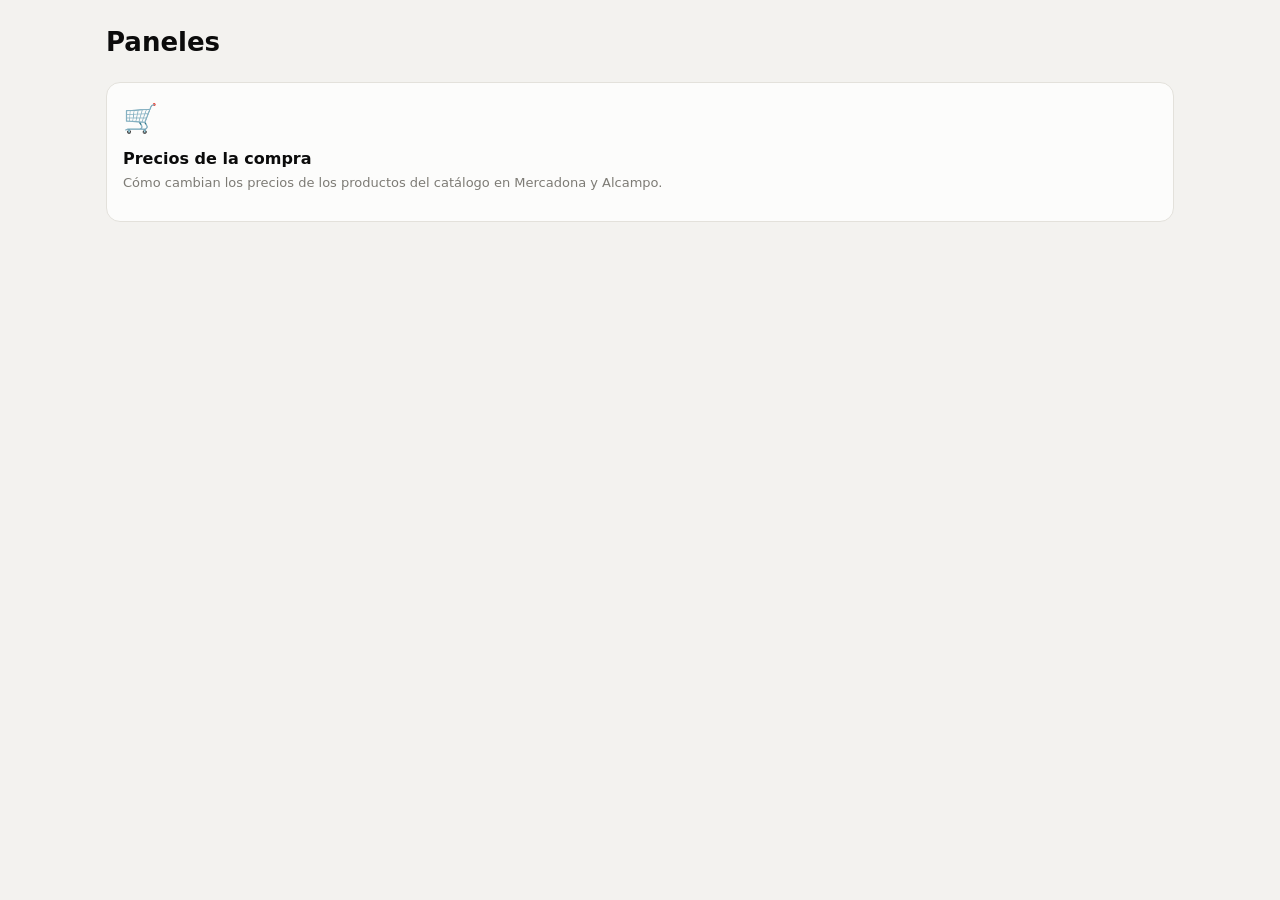
==== index.html @ 9e0c2835 "Portada de paneles y panel de precios de la compra" ====
<!doctype html>
<html lang="es">
<head>
  <meta charset="utf-8">
  <meta name="viewport" content="width=device-width, initial-scale=1">
  <meta name="robots" content="noindex, nofollow">
  <title>Paneles</title>
  <link rel="stylesheet" href="estilos.css">
</head>
<body>
  <div class="pagina">
    <header class="cabecera">
      <h1>Paneles</h1>
    </header>

    <!-- Un panel nuevo es una carpeta con su index.html y sus datos, y una tarjeta aquí. -->
    <main class="rejilla paneles">
      <a class="tarjeta panel" href="lista-compra/">
        <div class="icono" aria-hidden="true">🛒</div>
        <h2>Precios de la compra</h2>
        <p class="sub">Cómo cambian los precios de los productos del catálogo en Mercadona y Alcampo.</p>
      </a>
    </main>
  </div>
</body>
</html>
---- estilos.css ----
/* Estilos comunes de todos los paneles. Los colores van por papel (superficie, texto,
   serie, estado) y cambian en un solo sitio entre claro y oscuro. */

:root {
  color-scheme: light;
  --fondo: #f3f2ef;
  --superficie: #fcfcfb;
  --borde: #e3e1db;
  --texto: #0b0b0b;
  --texto-2: #52514e;
  --texto-3: #7d7b75;
  --rejilla: #e9e7e1;
  --serie-1: #2a78d6;
  --sube: #d03b3b;
  --baja: #0ca30c;
  --radio: 14px;
}

@media (prefers-color-scheme: dark) {
  :root {
    color-scheme: dark;
    --fondo: #111110;
    --superficie: #1a1a19;
    --borde: #2e2e2b;
    --texto: #f0efec;
    --texto-2: #c3c2b7;
    --texto-3: #8f8e85;
    --rejilla: #2a2a27;
    --serie-1: #3987e5;
    --sube: #e66767;
    --baja: #0ca30c;
  }
}

* { box-sizing: border-box; }

body {
  margin: 0;
  background: var(--fondo);
  color: var(--texto);
  font: 15px/1.45 system-ui, -apple-system, "Segoe UI", Roboto, sans-serif;
}

a { color: inherit; }

.pagina {
  max-width: 1100px;
  margin: 0 auto;
  padding: 24px 16px 64px;
}

.cabecera {
  display: flex;
  flex-wrap: wrap;
  align-items: baseline;
  gap: 4px 16px;
  margin-bottom: 20px;
}

.cabecera h1 { margin: 0; font-size: 26px; }
.cabecera .miga { color: var(--texto-3); text-decoration: none; }
.cabecera .miga:hover { text-decoration: underline; }
.cabecera .nota { color: var(--texto-3); margin-left: auto; font-size: 13px; }

.tarjeta {
  background: var(--superficie);
  border: 1px solid var(--borde);
  border-radius: var(--radio);
  padding: 16px;
}

.tarjeta h2 { margin: 0 0 4px; font-size: 16px; }
.tarjeta .sub { margin: 0 0 12px; color: var(--texto-3); font-size: 13px; }

.rejilla { display: grid; gap: 12px; }
.rejilla.cifras { grid-template-columns: repeat(auto-fit, minmax(170px, 1fr)); margin-bottom: 12px; }
.rejilla.dos { grid-template-columns: repeat(auto-fit, minmax(320px, 1fr)); align-items: start; margin-bottom: 12px; }

.cifra .rotulo { color: var(--texto-3); font-size: 13px; }
.cifra .valor { font-size: 28px; font-weight: 650; line-height: 1.2; font-variant-numeric: tabular-nums; }
.cifra .detalle { color: var(--texto-2); font-size: 13px; }

.filtros {
  display: flex;
  flex-wrap: wrap;
  gap: 8px;
  margin-bottom: 12px;
}

.filtros input, .filtros select, .boton {
  font: inherit;
  color: var(--texto);
  background: var(--superficie);
  border: 1px solid var(--borde);
  border-radius: 999px;
  padding: 7px 14px;
}

.filtros input { flex: 1 1 220px; min-width: 0; }
.boton { cursor: pointer; }
.boton:hover { border-color: var(--texto-3); }

table { width: 100%; border-collapse: collapse; font-variant-numeric: tabular-nums; }
th, td { text-align: left; padding: 7px 8px; border-bottom: 1px solid var(--rejilla); }
th { color: var(--texto-3); font-weight: 500; font-size: 13px; }
td.num, th.num { text-align: right; white-space: nowrap; }
tr.fila { cursor: pointer; }
tr.fila:hover td { background: color-mix(in srgb, var(--serie-1) 8%, transparent); }
tr.grupo td { color: var(--texto-3); font-size: 13px; padding-top: 16px; border-bottom-color: var(--borde); }
.tabla-ancha { overflow-x: auto; }

/* Subida y bajada: el color nunca va solo, siempre con su flecha y su cifra. */
.cambio { white-space: nowrap; color: var(--texto-2); }
.cambio .flecha { font-size: 11px; margin-right: 3px; }
.cambio.sube .flecha { color: var(--sube); }
.cambio.baja .flecha { color: var(--baja); }

.vacio { color: var(--texto-3); padding: 12px 0; }

.grafica { position: relative; }
.grafica svg { display: block; width: 100%; height: auto; overflow: visible; }
.grafica .eje text { fill: var(--texto-3); font-size: 11px; }
.grafica .rejilla-y { stroke: var(--rejilla); stroke-width: 1; }
.grafica .linea { fill: none; stroke: var(--serie-1); stroke-width: 2; stroke-linejoin: round; stroke-linecap: round; }
.grafica .punto { fill: var(--serie-1); stroke: var(--superficie); stroke-width: 2; }
.grafica .cursor { stroke: var(--texto-3); stroke-width: 1; stroke-dasharray: 3 3; }
.grafica .globo {
  position: absolute;
  pointer-events: none;
  background: var(--texto);
  color: var(--superficie);
  border-radius: 8px;
  padding: 5px 9px;
  font-size: 12px;
  white-space: nowrap;
  transform: translate(-50%, -130%);
}

.chispa { width: 90px; height: 24px; display: block; }
.chispa path { fill: none; stroke: var(--serie-1); stroke-width: 1.5; }

.paneles { grid-template-columns: repeat(auto-fit, minmax(260px, 1fr)); }
.panel { display: block; text-decoration: none; }
.panel:hover { border-color: var(--texto-3); }
.panel .icono { font-size: 28px; }
.panel h2 { margin-top: 8px; }

.pie { margin-top: 28px; color: var(--texto-3); font-size: 13px; }

dialog {
  width: min(720px, calc(100vw - 24px));
  border: 1px solid var(--borde);
  border-radius: var(--radio);
  background: var(--superficie);
  color: var(--texto);
  padding: 18px;
}
dialog::backdrop { background: rgb(0 0 0 / 0.45); }
dialog .cierre { float: right; }
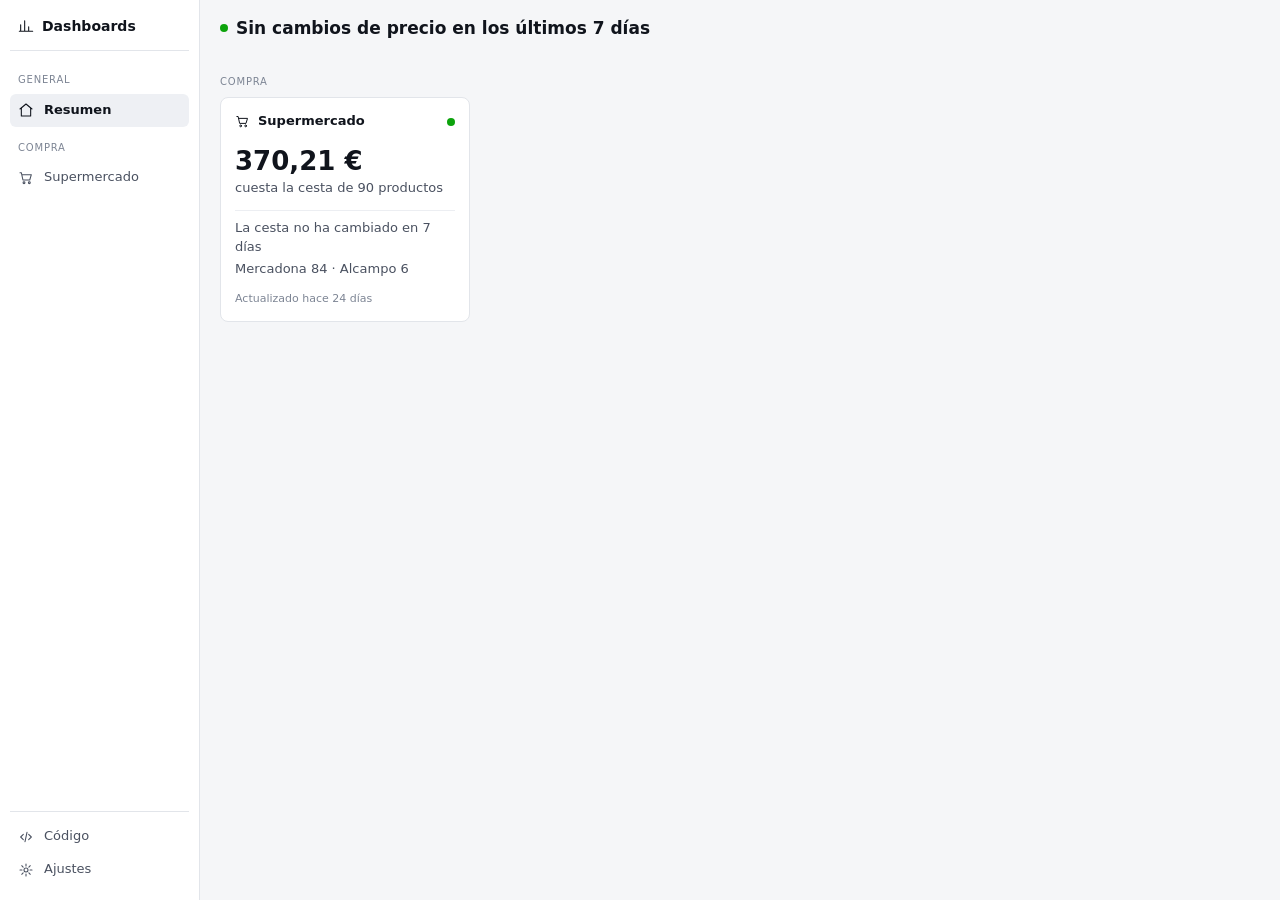
==== commit 45f4757d: "Rediseño: menú lateral, resumen, dashboard «Supermercado» y ajustes El sitio pasa a llamarse Dashboa" ====
--- a/index.html
+++ b/index.html
@@ -4,23 +4,71 @@
   <meta charset="utf-8">
   <meta name="viewport" content="width=device-width, initial-scale=1">
   <meta name="robots" content="noindex, nofollow">
-  <title>Paneles</title>
+  <title>Dashboards</title>
   <link rel="stylesheet" href="estilos.css">
+  <script src="comun.js"></script>
 </head>
-<body>
-  <div class="pagina">
-    <header class="cabecera">
-      <h1>Paneles</h1>
-    </header>
+<body data-raiz="" data-pagina="resumen">
+  <aside id="menu"></aside>
 
-    <!-- Un panel nuevo es una carpeta con su index.html y sus datos, y una tarjeta aquí. -->
-    <main class="rejilla paneles">
-      <a class="tarjeta panel" href="lista-compra/">
-        <div class="icono" aria-hidden="true">🛒</div>
-        <h2>Precios de la compra</h2>
-        <p class="sub">Cómo cambian los precios de los productos del catálogo en Mercadona y Alcampo.</p>
+  <main class="pagina">
+    <div class="titulo" id="titular"><span class="punto"></span>Resumen</div>
+    <div class="avisos" id="avisos"></div>
+
+    <!-- Un dashboard nuevo es una tarjeta aquí, su entrada en el menú de comun.js y su carpeta. -->
+    <div class="seccion">Compra</div>
+    <div class="rejilla resumen">
+      <a class="tarjeta resumen" href="supermercado/" id="tarjeta-supermercado">
+        <div class="cab">
+          <svg viewBox="0 0 24 24" aria-hidden="true"><path d="M3 4h2l2.4 11h10.2L20 7H6.2"/><circle cx="9" cy="19" r="1.4"/><circle cx="17" cy="19" r="1.4"/></svg>
+          <h2>Supermercado</h2><span class="hueco"></span><span class="punto" id="super-punto"></span>
+        </div>
+        <div class="cifra">
+          <div class="valor" id="super-valor">—</div>
+          <div class="sub" id="super-sub">Cargando los precios…</div>
+        </div>
+        <div class="lineas" id="super-lineas"></div>
+        <div class="pie" id="super-pie"></div>
       </a>
-    </main>
-  </div>
+    </div>
+  </main>
+
+  <script>
+    (async () => {
+      let datos;
+      try { datos = await cargarPrecios(''); } catch (error) {
+        $('super-sub').textContent = 'No se han podido cargar los precios.';
+        return;
+      }
+      const hoy = datos.actualizado;
+      const semana = restarDias(hoy, 7);
+      const lista = datos.lista;
+      const cesta = lista.reduce((suma, p) => suma + p.precios.at(-1)[1], 0);
+      const cambiados = lista
+        .map((p) => ({ p, antes: precioEn(p, semana) ?? p.precios[0][1], ahora: p.precios.at(-1)[1] }))
+        .filter((c) => c.antes !== c.ahora)
+        .sort((a, b) => Math.abs(b.ahora - b.antes) / b.antes - Math.abs(a.ahora - a.antes) / a.antes);
+      const suben = cambiados.filter((c) => c.ahora > c.antes).length;
+      const bajan = cambiados.length - suben;
+      const antesCesta = lista.reduce((suma, p) => suma + (precioEn(p, semana) ?? p.precios[0][1]), 0);
+
+      const estado = !cambiados.length ? 'bien' : cesta > antesCesta ? 'aviso' : 'bien';
+      $('titular').innerHTML = `<span class="punto ${estado}"></span>${cambiados.length ? `${cambiados.length} ${cambiados.length === 1 ? 'precio ha cambiado' : 'precios han cambiado'} en los últimos 7 días` : 'Sin cambios de precio en los últimos 7 días'}`;
+      $('avisos').innerHTML = cambiados.slice(0, 6).map((c) => `<a class="chip" href="supermercado/?p=${encodeURIComponent(c.p.id)}"><b>${esc(c.p.nombre)}</b>${cambio(c.antes, c.ahora, true)}<span class="de">${esc(c.p.tienda)}</span></a>`).join('')
+        + (cambiados.length > 6 ? `<a class="chip" href="supermercado/"><span class="de">y ${cambiados.length - 6} más</span></a>` : '');
+
+      const porTienda = {};
+      lista.forEach((p) => { porTienda[p.tienda] = (porTienda[p.tienda] || 0) + 1; });
+      $('super-punto').className = `punto ${estado}`;
+      $('super-valor').textContent = euros.format(cesta);
+      $('super-sub').textContent = `cuesta la cesta de ${lista.length} productos`;
+      $('super-lineas').innerHTML = [
+        cambiados.length ? `En 7 días: ${cambio(antesCesta, cesta) || 'la cesta no cambia'}` : 'La cesta no ha cambiado en 7 días',
+        cambiados.length ? `${suben} ▲ suben · ${bajan} ▼ bajan` : '',
+        Object.entries(porTienda).map(([tienda, n]) => `${esc(tienda)} ${n}`).join(' · '),
+      ].filter(Boolean).map((l) => `<div>${l}</div>`).join('');
+      $('super-pie').textContent = `Actualizado ${hace(hoy)}`;
+    })();
+  </script>
 </body>
 </html>
--- a/estilos.css
+++ b/estilos.css
@@ -1,35 +1,42 @@
-/* Estilos comunes de todos los paneles. Los colores van por papel (superficie, texto,
-   serie, estado) y cambian en un solo sitio entre claro y oscuro. */
+/* Estilos comunes de todos los dashboards. Los colores van por papel (superficie,
+   texto, serie, estado) y cambian en un solo sitio entre claro y oscuro. */
+
+/* Tema (frío o cálido) y modo (auto, claro u oscuro). Los pone comun.js en <html>
+   con data-tema y data-modo, según los ajustes guardados en el navegador. */
 
 :root {
   color-scheme: light;
-  --fondo: #f3f2ef;
-  --superficie: #fcfcfb;
-  --borde: #e3e1db;
-  --texto: #0b0b0b;
-  --texto-2: #52514e;
-  --texto-3: #7d7b75;
-  --rejilla: #e9e7e1;
-  --serie-1: #2a78d6;
-  --sube: #d03b3b;
-  --baja: #0ca30c;
-  --radio: 14px;
+  --radio: 8px;
+  --fondo: #f5f6f8; --superficie: #ffffff; --borde: #e2e5ea; --texto: #10141c; --texto-2: #4a5160;
+  --texto-3: #7d8594; --rejilla: #eceef2; --activo: #eef0f4; --total: #3d4350;
+  --serie-1: #2a78d6; --serie-2: #eb6834; --sube: #d03b3b; --baja: #0ca30c; --aviso: #c98500;
+}
+:root[data-tema="calido"] {
+  --fondo: #f6f6f4; --superficie: #ffffff; --borde: #e4e3de; --texto: #14140f; --texto-2: #52514e;
+  --texto-3: #86857e; --rejilla: #ecebe6; --activo: #eeeeea; --total: #3d3c38;
 }
 
 @media (prefers-color-scheme: dark) {
-  :root {
+  :root:not([data-modo="claro"]) {
     color-scheme: dark;
-    --fondo: #111110;
-    --superficie: #1a1a19;
-    --borde: #2e2e2b;
-    --texto: #f0efec;
-    --texto-2: #c3c2b7;
-    --texto-3: #8f8e85;
-    --rejilla: #2a2a27;
-    --serie-1: #3987e5;
-    --sube: #e66767;
-    --baja: #0ca30c;
+  --fondo: #0d1016; --superficie: #151922; --borde: #272c38; --texto: #eceef2; --texto-2: #b8bfcc;
+  --texto-3: #808898; --rejilla: #222733; --activo: #1f2430; --total: #c9cdd6;
+  --serie-1: #3987e5; --serie-2: #d95926; --sube: #e66767; --baja: #0ca30c; --aviso: #fab219;
   }
+  :root[data-tema="calido"]:not([data-modo="claro"]) {
+  --fondo: #111110; --superficie: #1a1a19; --borde: #2e2e2b; --texto: #f0efec; --texto-2: #c3c2b7;
+  --texto-3: #8f8e85; --rejilla: #2a2a27; --activo: #262624; --total: #d2d0c8;
+  }
+}
+:root[data-modo="oscuro"] {
+  color-scheme: dark;
+  --fondo: #0d1016; --superficie: #151922; --borde: #272c38; --texto: #eceef2; --texto-2: #b8bfcc;
+  --texto-3: #808898; --rejilla: #222733; --activo: #1f2430; --total: #c9cdd6;
+  --serie-1: #3987e5; --serie-2: #d95926; --sube: #e66767; --baja: #0ca30c; --aviso: #fab219;
+}
+:root[data-modo="oscuro"][data-tema="calido"] {
+  --fondo: #111110; --superficie: #1a1a19; --borde: #2e2e2b; --texto: #f0efec; --texto-2: #c3c2b7;
+  --texto-3: #8f8e85; --rejilla: #2a2a27; --activo: #262624; --total: #d2d0c8;
 }
 
 * { box-sizing: border-box; }
@@ -38,114 +45,184 @@
   margin: 0;
   background: var(--fondo);
   color: var(--texto);
-  font: 15px/1.45 system-ui, -apple-system, "Segoe UI", Roboto, sans-serif;
-}
-
-a { color: inherit; }
-
-.pagina {
-  max-width: 1100px;
-  margin: 0 auto;
-  padding: 24px 16px 64px;
-}
-
-.cabecera {
+  font: 13px/1.45 system-ui, -apple-system, "Segoe UI", Roboto, sans-serif;
+  display: grid;
+  grid-template-columns: 200px minmax(0, 1fr);
+  min-height: 100vh;
+}
+
+a { color: inherit; text-decoration: none; }
+
+/* Menú lateral */
+
+.menu {
+  background: var(--superficie);
+  border-right: 1px solid var(--borde);
+  padding: 14px 10px;
+  position: sticky;
+  top: 0;
+  height: 100vh;
+  display: flex;
+  flex-direction: column;
+  gap: 2px;
+}
+
+.menu .marca {
+  display: flex;
+  align-items: center;
+  gap: 8px;
+  font-weight: 700;
+  font-size: 14px;
+  padding: 2px 8px 14px;
+  border-bottom: 1px solid var(--borde);
+  margin-bottom: 8px;
+}
+
+.menu .grupo {
+  color: var(--texto-3);
+  font-size: 10px;
+  letter-spacing: 0.08em;
+  text-transform: uppercase;
+  padding: 12px 8px 4px;
+}
+
+.menu a.item {
+  display: flex;
+  align-items: center;
+  gap: 10px;
+  padding: 7px 8px;
+  border-radius: 6px;
+  color: var(--texto-2);
+}
+
+.menu a.item:hover { background: var(--activo); }
+.menu a.item.actual { background: var(--activo); color: var(--texto); font-weight: 600; }
+.menu svg { width: 16px; height: 16px; flex: none; fill: none; stroke: currentColor; stroke-width: 1.6; stroke-linecap: round; stroke-linejoin: round; }
+.menu .abajo { margin-top: auto; border-top: 1px solid var(--borde); padding-top: 8px; }
+
+/* Contenido */
+
+.pagina { padding: 14px 20px 48px; min-width: 0; }
+
+.barra {
   display: flex;
   flex-wrap: wrap;
-  align-items: baseline;
-  gap: 4px 16px;
-  margin-bottom: 20px;
-}
-
-.cabecera h1 { margin: 0; font-size: 26px; }
-.cabecera .miga { color: var(--texto-3); text-decoration: none; }
-.cabecera .miga:hover { text-decoration: underline; }
-.cabecera .nota { color: var(--texto-3); margin-left: auto; font-size: 13px; }
-
-.tarjeta {
-  background: var(--superficie);
-  border: 1px solid var(--borde);
-  border-radius: var(--radio);
-  padding: 16px;
-}
-
-.tarjeta h2 { margin: 0 0 4px; font-size: 16px; }
-.tarjeta .sub { margin: 0 0 12px; color: var(--texto-3); font-size: 13px; }
-
-.rejilla { display: grid; gap: 12px; }
-.rejilla.cifras { grid-template-columns: repeat(auto-fit, minmax(170px, 1fr)); margin-bottom: 12px; }
-.rejilla.dos { grid-template-columns: repeat(auto-fit, minmax(320px, 1fr)); align-items: start; margin-bottom: 12px; }
-
-.cifra .rotulo { color: var(--texto-3); font-size: 13px; }
-.cifra .valor { font-size: 28px; font-weight: 650; line-height: 1.2; font-variant-numeric: tabular-nums; }
-.cifra .detalle { color: var(--texto-2); font-size: 13px; }
-
-.filtros {
-  display: flex;
-  flex-wrap: wrap;
+  align-items: center;
   gap: 8px;
-  margin-bottom: 12px;
-}
-
-.filtros input, .filtros select, .boton {
-  font: inherit;
-  color: var(--texto);
-  background: var(--superficie);
-  border: 1px solid var(--borde);
-  border-radius: 999px;
-  padding: 7px 14px;
-}
-
-.filtros input { flex: 1 1 220px; min-width: 0; }
-.boton { cursor: pointer; }
-.boton:hover { border-color: var(--texto-3); }
+  margin-bottom: 14px;
+}
+
+.barra .hueco { flex: 1; }
+.barra .nota { color: var(--texto-3); font-size: 12px; }
+
+.titulo { font-size: 17px; font-weight: 650; margin: 2px 0 12px; display: flex; align-items: center; gap: 8px; }
+.seccion { color: var(--texto-3); font-size: 10px; letter-spacing: 0.08em; text-transform: uppercase; margin: 22px 0 8px; }
+
+.punto { width: 8px; height: 8px; border-radius: 50%; display: inline-block; flex: none; background: var(--texto-3); }
+.punto.bien { background: var(--baja); }
+.punto.aviso { background: var(--aviso); }
+.punto.mal { background: var(--sube); }
+.punto.s1 { background: var(--serie-1); }
+.punto.s2 { background: var(--serie-2); }
+
+/* Grupos de botones y campos de la barra de filtros */
+
+.grupo-botones { display: inline-flex; border: 1px solid var(--borde); border-radius: var(--radio); background: var(--superficie); padding: 2px; }
+.grupo-botones button { font: inherit; color: var(--texto-2); background: none; border: 0; border-radius: 6px; padding: 5px 10px; cursor: pointer; display: inline-flex; align-items: center; gap: 6px; }
+.grupo-botones button:hover { color: var(--texto); }
+.grupo-botones button.actual { background: var(--activo); color: var(--texto); font-weight: 600; }
+
+.campo { font: inherit; color: var(--texto); background: var(--superficie); border: 1px solid var(--borde); border-radius: var(--radio); padding: 7px 10px; }
+input.campo { min-width: 220px; }
+
+/* Avisos del resumen */
+
+.avisos { display: flex; flex-wrap: wrap; gap: 8px; margin-bottom: 6px; }
+.chip { display: inline-flex; align-items: center; gap: 7px; border: 1px solid var(--borde); background: var(--superficie); border-radius: 999px; padding: 5px 12px; }
+.chip:hover { border-color: var(--texto-3); }
+.chip .de { color: var(--texto-3); }
+
+/* Tarjetas */
+
+.tarjeta { background: var(--superficie); border: 1px solid var(--borde); border-radius: var(--radio); padding: 14px; min-width: 0; }
+.tarjeta h2 { margin: 0; font-size: 13px; font-weight: 600; }
+.tarjeta .cab { display: flex; align-items: center; gap: 8px; margin-bottom: 10px; }
+.tarjeta .cab .hueco { flex: 1; }
+.tarjeta .cab a, .enlace { color: var(--texto-3); font-size: 11px; text-decoration: underline; cursor: pointer; background: none; border: 0; padding: 0; font-family: inherit; }
+
+.rejilla { display: grid; gap: 10px; }
+.rejilla.resumen { grid-template-columns: repeat(auto-fill, minmax(230px, 250px)); }
+.rejilla.cifras { grid-template-columns: repeat(auto-fit, minmax(170px, 1fr)); margin-bottom: 10px; }
+.rejilla.dos { grid-template-columns: repeat(auto-fit, minmax(360px, 1fr)); align-items: start; margin-bottom: 10px; }
+
+a.tarjeta.resumen { display: flex; flex-direction: column; gap: 2px; min-height: 190px; }
+a.tarjeta.resumen:hover { border-color: var(--texto-3); }
+.resumen .cab svg { width: 15px; height: 15px; fill: none; stroke: currentColor; stroke-width: 1.6; stroke-linecap: round; stroke-linejoin: round; }
+.resumen .sub { color: var(--texto-2); }
+.resumen .lineas { border-top: 1px solid var(--rejilla); margin-top: 10px; padding-top: 8px; color: var(--texto-2); display: grid; gap: 3px; }
+.resumen .pie { margin-top: auto; padding-top: 10px; color: var(--texto-3); font-size: 11px; }
+
+.cifra .rotulo { color: var(--texto-2); font-size: 12px; }
+.cifra .valor { font-size: 26px; font-weight: 650; line-height: 1.25; font-variant-numeric: tabular-nums; margin: 2px 0; }
+.cifra .detalle { color: var(--texto-3); font-size: 12px; min-height: 18px; }
+.cifra .reparto { display: flex; flex-wrap: wrap; gap: 4px 12px; margin-top: 8px; color: var(--texto-2); font-size: 11px; }
+.cifra .reparto span { display: inline-flex; align-items: center; gap: 5px; }
+
+/* Tablas */
 
 table { width: 100%; border-collapse: collapse; font-variant-numeric: tabular-nums; }
-th, td { text-align: left; padding: 7px 8px; border-bottom: 1px solid var(--rejilla); }
-th { color: var(--texto-3); font-weight: 500; font-size: 13px; }
+th, td { text-align: left; padding: 8px; border-bottom: 1px solid var(--rejilla); vertical-align: middle; }
+th { color: var(--texto-3); font-weight: 500; font-size: 11px; }
 td.num, th.num { text-align: right; white-space: nowrap; }
+td.orden { color: var(--texto-3); width: 28px; }
 tr.fila { cursor: pointer; }
-tr.fila:hover td { background: color-mix(in srgb, var(--serie-1) 8%, transparent); }
-tr.grupo td { color: var(--texto-3); font-size: 13px; padding-top: 16px; border-bottom-color: var(--borde); }
+tr.fila:hover td { background: var(--activo); }
 .tabla-ancha { overflow-x: auto; }
+.nombre { font-weight: 600; }
+.menor { color: var(--texto-3); font-size: 11px; }
+
+.etiqueta { display: inline-flex; align-items: center; gap: 5px; border: 1px solid var(--borde); border-radius: 999px; padding: 1px 8px; font-size: 11px; color: var(--texto-2); white-space: nowrap; }
 
 /* Subida y bajada: el color nunca va solo, siempre con su flecha y su cifra. */
 .cambio { white-space: nowrap; color: var(--texto-2); }
-.cambio .flecha { font-size: 11px; margin-right: 3px; }
+.cambio .flecha { font-size: 9px; margin-right: 3px; }
 .cambio.sube .flecha { color: var(--sube); }
 .cambio.baja .flecha { color: var(--baja); }
 
-.vacio { color: var(--texto-3); padding: 12px 0; }
+.vacio { color: var(--texto-3); padding: 14px 0; }
+
+/* Gráficas */
+
+.leyenda { display: flex; flex-wrap: wrap; gap: 4px 14px; color: var(--texto-2); font-size: 11px; margin-bottom: 6px; }
+.leyenda span { display: inline-flex; align-items: center; gap: 5px; }
+.leyenda .raya { width: 12px; height: 2px; background: var(--total); display: inline-block; }
 
 .grafica { position: relative; }
 .grafica svg { display: block; width: 100%; height: auto; overflow: visible; }
-.grafica .eje text { fill: var(--texto-3); font-size: 11px; }
+.grafica .eje text { fill: var(--texto-3); font-size: 10px; }
 .grafica .rejilla-y { stroke: var(--rejilla); stroke-width: 1; }
-.grafica .linea { fill: none; stroke: var(--serie-1); stroke-width: 2; stroke-linejoin: round; stroke-linecap: round; }
-.grafica .punto { fill: var(--serie-1); stroke: var(--superficie); stroke-width: 2; }
+.grafica .linea { fill: none; stroke: var(--total); stroke-width: 2; stroke-linejoin: round; stroke-linecap: round; }
+.grafica .linea.s1 { stroke: var(--serie-1); }
+.grafica .linea.s2 { stroke: var(--serie-2); }
+.grafica .marca { fill: var(--total); stroke: var(--superficie); stroke-width: 2; }
+.grafica .marca.s1, .grafica .barra-s1 { fill: var(--serie-1); }
+.grafica .marca.s2, .grafica .barra-s2 { fill: var(--serie-2); }
 .grafica .cursor { stroke: var(--texto-3); stroke-width: 1; stroke-dasharray: 3 3; }
 .grafica .globo {
   position: absolute;
   pointer-events: none;
   background: var(--texto);
   color: var(--superficie);
-  border-radius: 8px;
-  padding: 5px 9px;
-  font-size: 12px;
+  border-radius: 6px;
+  padding: 4px 8px;
+  font-size: 11px;
   white-space: nowrap;
   transform: translate(-50%, -130%);
-}
-
-.chispa { width: 90px; height: 24px; display: block; }
-.chispa path { fill: none; stroke: var(--serie-1); stroke-width: 1.5; }
-
-.paneles { grid-template-columns: repeat(auto-fit, minmax(260px, 1fr)); }
-.panel { display: block; text-decoration: none; }
-.panel:hover { border-color: var(--texto-3); }
-.panel .icono { font-size: 28px; }
-.panel h2 { margin-top: 8px; }
-
-.pie { margin-top: 28px; color: var(--texto-3); font-size: 13px; }
+  z-index: 2;
+}
+
+.chispa { width: 84px; height: 22px; display: block; }
+.chispa path { fill: none; stroke: var(--texto-2); stroke-width: 1.4; }
 
 dialog {
   width: min(720px, calc(100vw - 24px));
@@ -156,4 +233,48 @@
   padding: 18px;
 }
 dialog::backdrop { background: rgb(0 0 0 / 0.45); }
-dialog .cierre { float: right; }
+dialog h2 { margin: 0 0 2px; font-size: 16px; }
+dialog .cierre { float: right; cursor: pointer; }
+
+/* En pantallas estrechas el menú pasa a ser una barra arriba. */
+@media (max-width: 800px) {
+  body { grid-template-columns: minmax(0, 1fr); }
+  .menu { position: static; height: auto; flex-direction: row; flex-wrap: wrap; align-items: center; border-right: 0; border-bottom: 1px solid var(--borde); padding: 8px 10px; }
+  .menu .marca { border: 0; margin: 0; padding: 2px 8px; }
+  .menu .grupo { display: none; }
+  .menu .abajo { margin: 0 0 0 auto; border: 0; padding: 0; }
+  .pagina { padding: 12px 12px 40px; }
+  input.campo { min-width: 0; flex: 1 1 160px; }
+}
+
+/* Ajustes: menú arriba y ancho estrecho. */
+:root[data-menu="arriba"] body { grid-template-columns: minmax(0, 1fr); }
+:root[data-menu="arriba"] .menu { position: static; height: auto; flex-direction: row; flex-wrap: wrap; align-items: center; border-right: 0; border-bottom: 1px solid var(--borde); padding: 8px 14px; }
+:root[data-menu="arriba"] .menu .marca { border: 0; margin: 0; padding: 2px 12px 2px 4px; }
+:root[data-menu="arriba"] .menu .grupo { display: none; }
+:root[data-menu="arriba"] .menu .abajo { margin: 0 0 0 auto; border: 0; padding: 0; }
+:root[data-ancho="estrecho"] .pagina { max-width: 1100px; width: 100%; margin: 0 auto; }
+
+.menu .abajo { position: relative; }
+.menu button.item { display: flex; align-items: center; gap: 10px; padding: 7px 8px; border-radius: 6px; color: var(--texto-2); background: none; border: 0; font: inherit; width: 100%; cursor: pointer; }
+.menu button.item:hover, .menu button.item[aria-expanded="true"] { background: var(--activo); color: var(--texto); }
+
+.ajustes { position: absolute; left: calc(100% + 8px); bottom: 0; width: 270px; background: var(--superficie); border: 1px solid var(--borde); border-radius: var(--radio); padding: 12px; box-shadow: 0 8px 28px rgb(0 0 0 / 0.14); z-index: 5; }
+:root[data-menu="arriba"] .ajustes { left: auto; right: 0; bottom: auto; top: calc(100% + 8px); }
+.ajustes .rotulo { color: var(--texto-3); font-size: 10px; letter-spacing: 0.08em; text-transform: uppercase; margin: 10px 0 5px; }
+.ajustes .rotulo:first-child { margin-top: 0; }
+.ajustes .grupo-botones { display: flex; }
+.ajustes .grupo-botones button { flex: 1; justify-content: center; }
+.ajustes .muestra { display: inline-flex; border-radius: 3px; overflow: hidden; }
+.ajustes .muestra i { width: 10px; height: 14px; display: block; }
+
+@media (max-width: 800px) {
+  .ajustes { left: auto; right: 0; bottom: auto; top: calc(100% + 8px); }
+}
+
+:root[data-menu="arriba"] .menu .abajo { display: flex; gap: 2px; }
+:root[data-menu="arriba"] .menu button.item { width: auto; }
+@media (max-width: 800px) {
+  .menu .abajo { display: flex; gap: 2px; }
+  .menu button.item { width: auto; }
+}
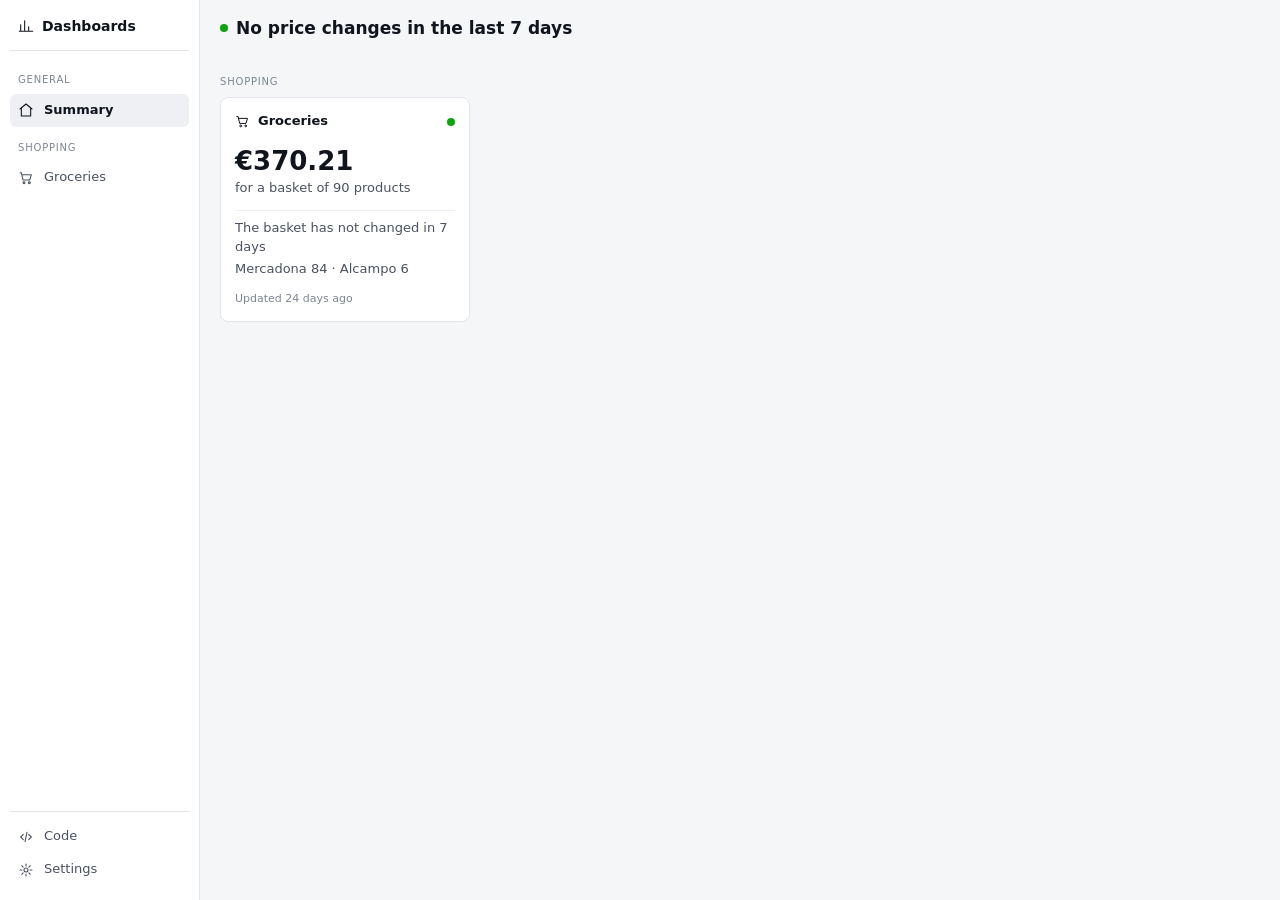
==== commit 06e3a7f6: "Move the site to English, with English and Spanish texts and an embedded mode Files, code, comments," ====
--- a/index.html
+++ b/index.html
@@ -1,73 +1,75 @@
 <!doctype html>
-<html lang="es">
+<html lang="en">
 <head>
   <meta charset="utf-8">
   <meta name="viewport" content="width=device-width, initial-scale=1">
   <meta name="robots" content="noindex, nofollow">
   <title>Dashboards</title>
-  <link rel="stylesheet" href="estilos.css">
-  <script src="comun.js"></script>
+  <link rel="stylesheet" href="styles.css">
+  <script src="i18n.js"></script>
+  <script src="common.js"></script>
 </head>
-<body data-raiz="" data-pagina="resumen">
+<body data-root="" data-page="summary">
   <aside id="menu"></aside>
 
-  <main class="pagina">
-    <div class="titulo" id="titular"><span class="punto"></span>Resumen</div>
-    <div class="avisos" id="avisos"></div>
+  <main class="page">
+    <div class="title" id="headline"><span class="dot"></span><span data-i18n="summary.title">Summary</span></div>
+    <div class="alerts" id="alerts"></div>
 
-    <!-- Un dashboard nuevo es una tarjeta aquí, su entrada en el menú de comun.js y su carpeta. -->
-    <div class="seccion">Compra</div>
-    <div class="rejilla resumen">
-      <a class="tarjeta resumen" href="supermercado/" id="tarjeta-supermercado">
-        <div class="cab">
+    <!-- A new dashboard is a card here, its entry in the menu of common.js and its folder. -->
+    <div class="section" data-i18n="menu.shopping">Shopping</div>
+    <div class="grid summary">
+      <a class="card summary" href="groceries/" id="groceries-card">
+        <div class="head">
           <svg viewBox="0 0 24 24" aria-hidden="true"><path d="M3 4h2l2.4 11h10.2L20 7H6.2"/><circle cx="9" cy="19" r="1.4"/><circle cx="17" cy="19" r="1.4"/></svg>
-          <h2>Supermercado</h2><span class="hueco"></span><span class="punto" id="super-punto"></span>
+          <h2 data-i18n="menu.groceries">Groceries</h2><span class="spacer"></span><span class="dot" id="groceries-dot"></span>
         </div>
-        <div class="cifra">
-          <div class="valor" id="super-valor">—</div>
-          <div class="sub" id="super-sub">Cargando los precios…</div>
+        <div class="stat">
+          <div class="value" id="groceries-value">—</div>
+          <div class="sub" id="groceries-sub" data-i18n="summary.loading">Loading prices…</div>
         </div>
-        <div class="lineas" id="super-lineas"></div>
-        <div class="pie" id="super-pie"></div>
+        <div class="lines" id="groceries-lines"></div>
+        <div class="foot" id="groceries-foot"></div>
       </a>
     </div>
   </main>
 
   <script>
+    applyTexts();
     (async () => {
-      let datos;
-      try { datos = await cargarPrecios(''); } catch (error) {
-        $('super-sub').textContent = 'No se han podido cargar los precios.';
+      let data;
+      try { data = await loadPrices(''); } catch (error) {
+        $('groceries-sub').textContent = t('summary.loadError');
         return;
       }
-      const hoy = datos.actualizado;
-      const semana = restarDias(hoy, 7);
-      const lista = datos.lista;
-      const cesta = lista.reduce((suma, p) => suma + p.precios.at(-1)[1], 0);
-      const cambiados = lista
-        .map((p) => ({ p, antes: precioEn(p, semana) ?? p.precios[0][1], ahora: p.precios.at(-1)[1] }))
-        .filter((c) => c.antes !== c.ahora)
-        .sort((a, b) => Math.abs(b.ahora - b.antes) / b.antes - Math.abs(a.ahora - a.antes) / a.antes);
-      const suben = cambiados.filter((c) => c.ahora > c.antes).length;
-      const bajan = cambiados.length - suben;
-      const antesCesta = lista.reduce((suma, p) => suma + (precioEn(p, semana) ?? p.precios[0][1]), 0);
+      const today = data.updated;
+      const weekAgo = minusDays(today, 7);
+      const list = data.list;
+      const basket = list.reduce((sum, p) => sum + p.prices.at(-1)[1], 0);
+      const changed = list
+        .map((p) => ({ p, before: priceAt(p, weekAgo) ?? p.prices[0][1], now: p.prices.at(-1)[1] }))
+        .filter((c) => c.before !== c.now)
+        .sort((a, b) => Math.abs(b.now - b.before) / b.before - Math.abs(a.now - a.before) / a.before);
+      const up = changed.filter((c) => c.now > c.before).length;
+      const down = changed.length - up;
+      const basketBefore = list.reduce((sum, p) => sum + (priceAt(p, weekAgo) ?? p.prices[0][1]), 0);
 
-      const estado = !cambiados.length ? 'bien' : cesta > antesCesta ? 'aviso' : 'bien';
-      $('titular').innerHTML = `<span class="punto ${estado}"></span>${cambiados.length ? `${cambiados.length} ${cambiados.length === 1 ? 'precio ha cambiado' : 'precios han cambiado'} en los últimos 7 días` : 'Sin cambios de precio en los últimos 7 días'}`;
-      $('avisos').innerHTML = cambiados.slice(0, 6).map((c) => `<a class="chip" href="supermercado/?p=${encodeURIComponent(c.p.id)}"><b>${esc(c.p.nombre)}</b>${cambio(c.antes, c.ahora, true)}<span class="de">${esc(c.p.tienda)}</span></a>`).join('')
-        + (cambiados.length > 6 ? `<a class="chip" href="supermercado/"><span class="de">y ${cambiados.length - 6} más</span></a>` : '');
+      const status = changed.length && basket > basketBefore ? 'warn' : 'ok';
+      $('headline').innerHTML = `<span class="dot ${status}"></span>${changed.length ? t('summary.changed', { n: changed.length }) : t('summary.noChanges')}`;
+      $('alerts').innerHTML = changed.slice(0, 6).map((c) => `<a class="chip" href="groceries/?p=${encodeURIComponent(c.p.id)}"><b>${esc(c.p.name)}</b>${change(c.before, c.now, true)}<span class="of">${esc(c.p.store)}</span></a>`).join('')
+        + (changed.length > 6 ? `<a class="chip" href="groceries/"><span class="of">${t('summary.more', { n: changed.length - 6 })}</span></a>` : '');
 
-      const porTienda = {};
-      lista.forEach((p) => { porTienda[p.tienda] = (porTienda[p.tienda] || 0) + 1; });
-      $('super-punto').className = `punto ${estado}`;
-      $('super-valor').textContent = euros.format(cesta);
-      $('super-sub').textContent = `cuesta la cesta de ${lista.length} productos`;
-      $('super-lineas').innerHTML = [
-        cambiados.length ? `En 7 días: ${cambio(antesCesta, cesta) || 'la cesta no cambia'}` : 'La cesta no ha cambiado en 7 días',
-        cambiados.length ? `${suben} ▲ suben · ${bajan} ▼ bajan` : '',
-        Object.entries(porTienda).map(([tienda, n]) => `${esc(tienda)} ${n}`).join(' · '),
-      ].filter(Boolean).map((l) => `<div>${l}</div>`).join('');
-      $('super-pie').textContent = `Actualizado ${hace(hoy)}`;
+      const perStore = {};
+      list.forEach((p) => { perStore[p.store] = (perStore[p.store] || 0) + 1; });
+      $('groceries-dot').className = `dot ${status}`;
+      $('groceries-value').textContent = money.format(basket);
+      $('groceries-sub').textContent = t('summary.basket', { n: list.length });
+      $('groceries-lines').innerHTML = [
+        changed.length ? t('summary.in7', { change: change(basketBefore, basket) || t('summary.basketSame') }) : t('summary.basketUnchanged'),
+        changed.length ? t('summary.upDown', { up, down }) : '',
+        Object.entries(perStore).map(([store, n]) => `${esc(store)} ${n}`).join(' · '),
+      ].filter(Boolean).map((line) => `<div>${line}</div>`).join('');
+      $('groceries-foot').textContent = t('summary.updated', { when: ago(today) });
     })();
   </script>
 </body>
--- a/styles.css
+++ b/styles.css
@@ -0,0 +1,288 @@
+/* Styles shared by every dashboard. Colours are named by role (surface, text, series,
+   status) and change in one place between light and dark. */
+
+/* Theme (cool or warm) and mode (auto, light or dark). common.js sets them on <html>
+   as data-theme and data-mode, from the settings saved in the browser. */
+
+:root {
+  color-scheme: light;
+  --radius: 8px;
+  --bg: #f5f6f8; --surface: #ffffff; --border: #e2e5ea; --text: #10141c; --text-2: #4a5160;
+  --text-3: #7d8594; --grid: #eceef2; --active: #eef0f4; --total: #3d4350;
+  --series-1: #2a78d6; --series-2: #eb6834; --up: #d03b3b; --down: #0ca30c; --warn: #c98500;
+}
+:root[data-theme="warm"] {
+  --bg: #f6f6f4; --surface: #ffffff; --border: #e4e3de; --text: #14140f; --text-2: #52514e;
+  --text-3: #86857e; --grid: #ecebe6; --active: #eeeeea; --total: #3d3c38;
+}
+
+@media (prefers-color-scheme: dark) {
+  :root:not([data-mode="light"]) {
+    color-scheme: dark;
+  --bg: #0d1016; --surface: #151922; --border: #272c38; --text: #eceef2; --text-2: #b8bfcc;
+  --text-3: #808898; --grid: #222733; --active: #1f2430; --total: #c9cdd6;
+  --series-1: #3987e5; --series-2: #d95926; --up: #e66767; --down: #0ca30c; --warn: #fab219;
+  }
+  :root[data-theme="warm"]:not([data-mode="light"]) {
+  --bg: #111110; --surface: #1a1a19; --border: #2e2e2b; --text: #f0efec; --text-2: #c3c2b7;
+  --text-3: #8f8e85; --grid: #2a2a27; --active: #262624; --total: #d2d0c8;
+  }
+}
+:root[data-mode="dark"] {
+  color-scheme: dark;
+  --bg: #0d1016; --surface: #151922; --border: #272c38; --text: #eceef2; --text-2: #b8bfcc;
+  --text-3: #808898; --grid: #222733; --active: #1f2430; --total: #c9cdd6;
+  --series-1: #3987e5; --series-2: #d95926; --up: #e66767; --down: #0ca30c; --warn: #fab219;
+}
+:root[data-mode="dark"][data-theme="warm"] {
+  --bg: #111110; --surface: #1a1a19; --border: #2e2e2b; --text: #f0efec; --text-2: #c3c2b7;
+  --text-3: #8f8e85; --grid: #2a2a27; --active: #262624; --total: #d2d0c8;
+}
+
+* { box-sizing: border-box; }
+
+body {
+  margin: 0;
+  background: var(--bg);
+  color: var(--text);
+  font: 13px/1.45 system-ui, -apple-system, "Segoe UI", Roboto, sans-serif;
+  display: grid;
+  grid-template-columns: 200px minmax(0, 1fr);
+  min-height: 100vh;
+}
+
+a { color: inherit; text-decoration: none; }
+
+/* Side menu */
+
+.menu {
+  background: var(--surface);
+  border-right: 1px solid var(--border);
+  padding: 14px 10px;
+  position: sticky;
+  top: 0;
+  height: 100vh;
+  display: flex;
+  flex-direction: column;
+  gap: 2px;
+}
+
+.menu .brand {
+  display: flex;
+  align-items: center;
+  gap: 8px;
+  font-weight: 700;
+  font-size: 14px;
+  padding: 2px 8px 14px;
+  border-bottom: 1px solid var(--border);
+  margin-bottom: 8px;
+}
+
+.menu .group {
+  color: var(--text-3);
+  font-size: 10px;
+  letter-spacing: 0.08em;
+  text-transform: uppercase;
+  padding: 12px 8px 4px;
+}
+
+.menu a.item {
+  display: flex;
+  align-items: center;
+  gap: 10px;
+  padding: 7px 8px;
+  border-radius: 6px;
+  color: var(--text-2);
+}
+
+.menu a.item:hover { background: var(--active); }
+.menu a.item.current { background: var(--active); color: var(--text); font-weight: 600; }
+.menu svg { width: 16px; height: 16px; flex: none; fill: none; stroke: currentColor; stroke-width: 1.6; stroke-linecap: round; stroke-linejoin: round; }
+.menu .bottom { margin-top: auto; border-top: 1px solid var(--border); padding-top: 8px; }
+
+/* Content */
+
+.page { padding: 14px 20px 48px; min-width: 0; }
+
+.toolbar {
+  display: flex;
+  flex-wrap: wrap;
+  align-items: center;
+  gap: 8px;
+  margin-bottom: 14px;
+}
+
+.toolbar .spacer { flex: 1; }
+.toolbar .note { color: var(--text-3); font-size: 12px; }
+
+.title { font-size: 17px; font-weight: 650; margin: 2px 0 12px; display: flex; align-items: center; gap: 8px; }
+.section { color: var(--text-3); font-size: 10px; letter-spacing: 0.08em; text-transform: uppercase; margin: 22px 0 8px; }
+
+.dot { width: 8px; height: 8px; border-radius: 50%; display: inline-block; flex: none; background: var(--text-3); }
+.dot.ok { background: var(--down); }
+.dot.warn { background: var(--warn); }
+.dot.bad { background: var(--up); }
+.dot.s1 { background: var(--series-1); }
+.dot.s2 { background: var(--series-2); }
+
+/* Button groups and fields of the filter bar */
+
+.button-group { display: inline-flex; border: 1px solid var(--border); border-radius: var(--radius); background: var(--surface); padding: 2px; }
+.button-group button { font: inherit; color: var(--text-2); background: none; border: 0; border-radius: 6px; padding: 5px 10px; cursor: pointer; display: inline-flex; align-items: center; gap: 6px; }
+.button-group button:hover { color: var(--text); }
+.button-group button.current { background: var(--active); color: var(--text); font-weight: 600; }
+
+.field { font: inherit; color: var(--text); background: var(--surface); border: 1px solid var(--border); border-radius: var(--radius); padding: 7px 10px; }
+input.field { min-width: 220px; }
+
+/* Alerts on the summary */
+
+.alerts { display: flex; flex-wrap: wrap; gap: 8px; margin-bottom: 6px; }
+.chip { display: inline-flex; align-items: center; gap: 7px; border: 1px solid var(--border); background: var(--surface); border-radius: 999px; padding: 5px 12px; }
+.chip:hover { border-color: var(--text-3); }
+.chip .of { color: var(--text-3); }
+
+/* Cards */
+
+.card { background: var(--surface); border: 1px solid var(--border); border-radius: var(--radius); padding: 14px; min-width: 0; }
+.card h2 { margin: 0; font-size: 13px; font-weight: 600; }
+.card .head { display: flex; align-items: center; gap: 8px; margin-bottom: 10px; }
+.card .head .spacer { flex: 1; }
+.card .head a, .link { color: var(--text-3); font-size: 11px; text-decoration: underline; cursor: pointer; background: none; border: 0; padding: 0; font-family: inherit; }
+
+.grid { display: grid; gap: 10px; }
+.grid.summary { grid-template-columns: repeat(auto-fill, minmax(230px, 250px)); }
+.grid.stats { grid-template-columns: repeat(auto-fit, minmax(170px, 1fr)); margin-bottom: 10px; }
+.grid.two { grid-template-columns: repeat(auto-fit, minmax(360px, 1fr)); align-items: start; margin-bottom: 10px; }
+
+a.card.summary { display: flex; flex-direction: column; gap: 2px; min-height: 190px; }
+a.card.summary:hover { border-color: var(--text-3); }
+.summary .head svg { width: 15px; height: 15px; fill: none; stroke: currentColor; stroke-width: 1.6; stroke-linecap: round; stroke-linejoin: round; }
+.summary .sub { color: var(--text-2); }
+.summary .lines { border-top: 1px solid var(--grid); margin-top: 10px; padding-top: 8px; color: var(--text-2); display: grid; gap: 3px; }
+.summary .foot { margin-top: auto; padding-top: 10px; color: var(--text-3); font-size: 11px; }
+
+.stat .label { color: var(--text-2); font-size: 12px; }
+.stat .value { font-size: 26px; font-weight: 650; line-height: 1.25; font-variant-numeric: tabular-nums; margin: 2px 0; }
+.stat .detail { color: var(--text-3); font-size: 12px; min-height: 18px; }
+.stat .split { display: flex; flex-wrap: wrap; gap: 4px 12px; margin-top: 8px; color: var(--text-2); font-size: 11px; }
+.stat .split span { display: inline-flex; align-items: center; gap: 5px; }
+
+/* Tables */
+
+table { width: 100%; border-collapse: collapse; font-variant-numeric: tabular-nums; }
+th, td { text-align: left; padding: 8px; border-bottom: 1px solid var(--grid); vertical-align: middle; }
+th { color: var(--text-3); font-weight: 500; font-size: 11px; }
+td.num, th.num { text-align: right; white-space: nowrap; }
+td.rank { color: var(--text-3); width: 28px; }
+tr.row { cursor: pointer; }
+tr.row:hover td { background: var(--active); }
+.wide-table { overflow-x: auto; }
+.name { font-weight: 600; }
+.minor { color: var(--text-3); font-size: 11px; }
+
+.tag { display: inline-flex; align-items: center; gap: 5px; border: 1px solid var(--border); border-radius: 999px; padding: 1px 8px; font-size: 11px; color: var(--text-2); white-space: nowrap; }
+
+/* Up and down: colour never stands alone, it always comes with an arrow and a figure. */
+.change { white-space: nowrap; color: var(--text-2); }
+.change .arrow { font-size: 9px; margin-right: 3px; }
+.change.up .arrow { color: var(--up); }
+.change.down .arrow { color: var(--down); }
+
+.empty { color: var(--text-3); padding: 14px 0; }
+
+/* Charts */
+
+.legend { display: flex; flex-wrap: wrap; gap: 4px 14px; color: var(--text-2); font-size: 11px; margin-bottom: 6px; }
+.legend span { display: inline-flex; align-items: center; gap: 5px; }
+.legend .dash { width: 12px; height: 2px; background: var(--total); display: inline-block; }
+
+.chart { position: relative; }
+.chart svg { display: block; width: 100%; height: auto; overflow: visible; }
+.chart .axis text { fill: var(--text-3); font-size: 10px; }
+.chart .grid-y { stroke: var(--grid); stroke-width: 1; }
+.chart .line { fill: none; stroke: var(--total); stroke-width: 2; stroke-linejoin: round; stroke-linecap: round; }
+.chart .line.s1 { stroke: var(--series-1); }
+.chart .line.s2 { stroke: var(--series-2); }
+.chart .mark { fill: var(--total); stroke: var(--surface); stroke-width: 2; }
+.chart .mark.s1, .chart .bar-s1 { fill: var(--series-1); }
+.chart .mark.s2, .chart .bar-s2 { fill: var(--series-2); }
+.chart .cursor { stroke: var(--text-3); stroke-width: 1; stroke-dasharray: 3 3; }
+.chart .tip {
+  position: absolute;
+  pointer-events: none;
+  background: var(--text);
+  color: var(--surface);
+  border-radius: 6px;
+  padding: 4px 8px;
+  font-size: 11px;
+  white-space: nowrap;
+  transform: translate(-50%, -130%);
+  z-index: 2;
+}
+
+.spark { width: 84px; height: 22px; display: block; }
+.spark path { fill: none; stroke: var(--text-2); stroke-width: 1.4; }
+
+dialog {
+  width: min(720px, calc(100vw - 24px));
+  border: 1px solid var(--border);
+  border-radius: var(--radius);
+  background: var(--surface);
+  color: var(--text);
+  padding: 18px;
+}
+dialog::backdrop { background: rgb(0 0 0 / 0.45); }
+dialog h2 { margin: 0 0 2px; font-size: 16px; }
+dialog .close { float: right; cursor: pointer; }
+
+/* On narrow screens the menu becomes a bar at the top. */
+@media (max-width: 800px) {
+  body { grid-template-columns: minmax(0, 1fr); }
+  .menu { position: static; height: auto; flex-direction: row; flex-wrap: wrap; align-items: center; border-right: 0; border-bottom: 1px solid var(--border); padding: 8px 10px; }
+  .menu .brand { border: 0; margin: 0; padding: 2px 8px; }
+  .menu .group { display: none; }
+  .menu .bottom { margin: 0 0 0 auto; border: 0; padding: 0; }
+  .page { padding: 12px 12px 40px; }
+  input.field { min-width: 0; flex: 1 1 160px; }
+}
+
+/* Settings: menu at the top and narrow width. */
+:root[data-menu="top"] body { grid-template-columns: minmax(0, 1fr); }
+:root[data-menu="top"] .menu { position: static; height: auto; flex-direction: row; flex-wrap: wrap; align-items: center; border-right: 0; border-bottom: 1px solid var(--border); padding: 8px 14px; }
+:root[data-menu="top"] .menu .brand { border: 0; margin: 0; padding: 2px 12px 2px 4px; }
+:root[data-menu="top"] .menu .group { display: none; }
+:root[data-menu="top"] .menu .bottom { margin: 0 0 0 auto; border: 0; padding: 0; }
+:root[data-width="narrow"] .page { max-width: 1100px; width: 100%; margin: 0 auto; }
+
+.menu .bottom { position: relative; }
+.menu button.item { display: flex; align-items: center; gap: 10px; padding: 7px 8px; border-radius: 6px; color: var(--text-2); background: none; border: 0; font: inherit; width: 100%; cursor: pointer; }
+.menu button.item:hover, .menu button.item[aria-expanded="true"] { background: var(--active); color: var(--text); }
+
+.settings { position: absolute; left: calc(100% + 8px); bottom: 0; width: 270px; background: var(--surface); border: 1px solid var(--border); border-radius: var(--radius); padding: 12px; box-shadow: 0 8px 28px rgb(0 0 0 / 0.14); z-index: 5; }
+:root[data-menu="top"] .settings { left: auto; right: 0; bottom: auto; top: calc(100% + 8px); }
+.settings .label { color: var(--text-3); font-size: 10px; letter-spacing: 0.08em; text-transform: uppercase; margin: 10px 0 5px; }
+.settings .label:first-child { margin-top: 0; }
+.settings .button-group { display: flex; }
+.settings .button-group button { flex: 1; justify-content: center; }
+.settings .swatch { display: inline-flex; border-radius: 3px; overflow: hidden; }
+.settings .swatch i { width: 10px; height: 14px; display: block; }
+
+@media (max-width: 800px) {
+  .settings { left: auto; right: 0; bottom: auto; top: calc(100% + 8px); }
+}
+
+:root[data-menu="top"] .menu .bottom { display: flex; gap: 2px; }
+:root[data-menu="top"] .menu button.item { width: auto; }
+@media (max-width: 800px) {
+  .menu .bottom { display: flex; gap: 2px; }
+  .menu button.item { width: auto; }
+}
+
+/* Embedded (?embed=1, inside Home Assistant for instance): no menu, and a link back
+   to the summary on the other pages. */
+:root[data-embed="true"] body { grid-template-columns: minmax(0, 1fr); }
+:root[data-embed="true"] #menu { display: none; }
+.back svg { width: 14px; height: 14px; fill: none; stroke: currentColor; stroke-width: 1.8; stroke-linecap: round; stroke-linejoin: round; }
+.back { display: inline-flex; align-items: center; gap: 6px; color: var(--text-2); margin-bottom: 10px; }
+.back:hover { color: var(--text); }
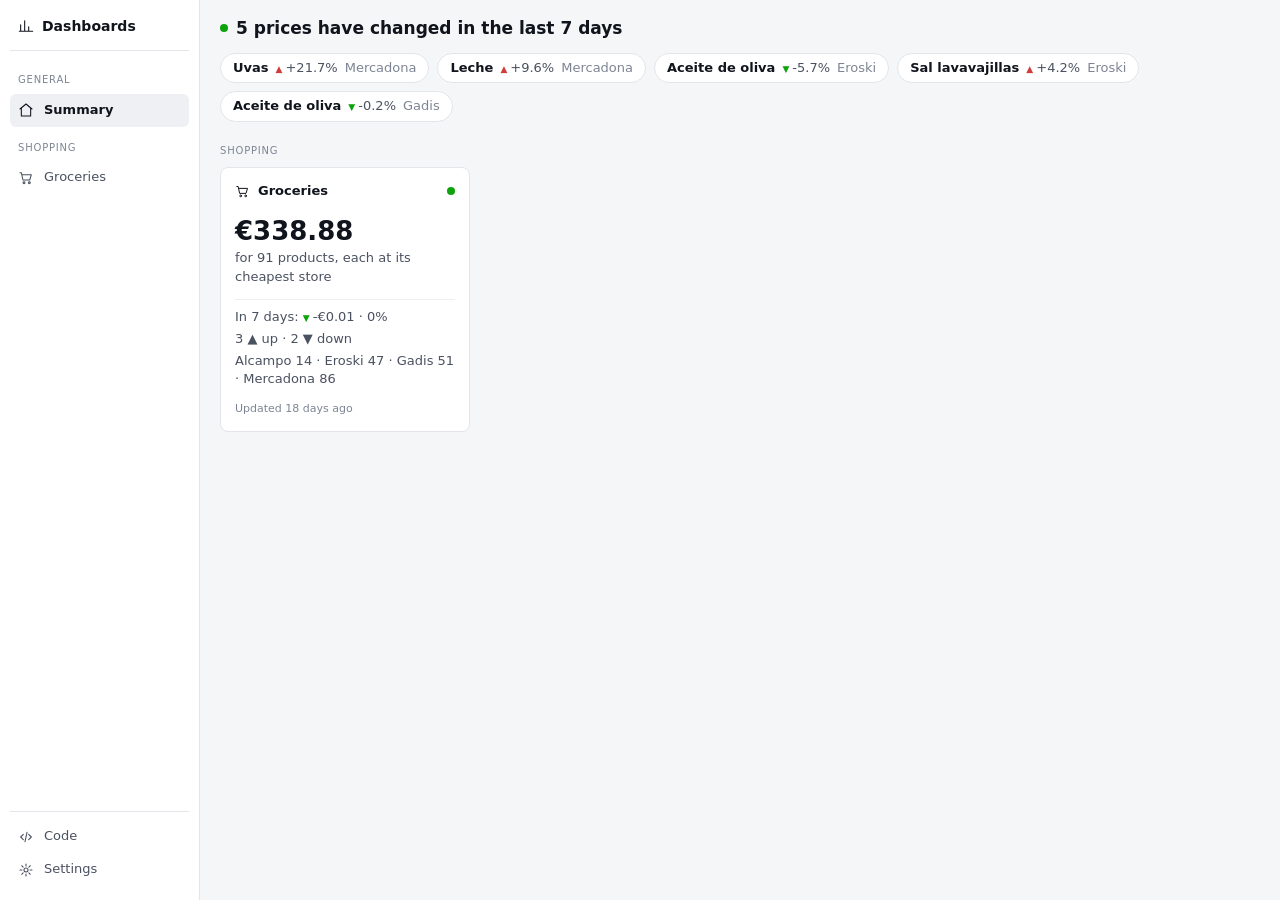
==== commit d538119d: "Groceries: a card per product comparing the four stores - One card per product with its photo and a " ====
--- a/index.html
+++ b/index.html
@@ -45,14 +45,16 @@
       const today = data.updated;
       const weekAgo = minusDays(today, 7);
       const list = data.list;
-      const basket = list.reduce((sum, p) => sum + p.prices.at(-1)[1], 0);
+      // The basket is each product at its cheapest store; the changes are of every offer.
+      const groups = data.groups;
+      const basket = groups.reduce((sum, p) => sum + productPrice(p, today, today), 0);
       const changed = list
         .map((p) => ({ p, before: priceAt(p, weekAgo) ?? p.prices[0][1], now: p.prices.at(-1)[1] }))
         .filter((c) => c.before !== c.now)
         .sort((a, b) => Math.abs(b.now - b.before) / b.before - Math.abs(a.now - a.before) / a.before);
       const up = changed.filter((c) => c.now > c.before).length;
       const down = changed.length - up;
-      const basketBefore = list.reduce((sum, p) => sum + (priceAt(p, weekAgo) ?? p.prices[0][1]), 0);
+      const basketBefore = groups.reduce((sum, p) => sum + productPrice(p, weekAgo, today), 0);
 
       const status = changed.length && basket > basketBefore ? 'warn' : 'ok';
       $('headline').innerHTML = `<span class="dot ${status}"></span>${changed.length ? t('summary.changed', { n: changed.length }) : t('summary.noChanges')}`;
@@ -63,7 +65,7 @@
       list.forEach((p) => { perStore[p.store] = (perStore[p.store] || 0) + 1; });
       $('groceries-dot').className = `dot ${status}`;
       $('groceries-value').textContent = money.format(basket);
-      $('groceries-sub').textContent = t('summary.basket', { n: list.length });
+      $('groceries-sub').textContent = t('summary.basket', { n: groups.length });
       $('groceries-lines').innerHTML = [
         changed.length ? t('summary.in7', { change: change(basketBefore, basket) || t('summary.basketSame') }) : t('summary.basketUnchanged'),
         changed.length ? t('summary.upDown', { up, down }) : '',
--- a/styles.css
+++ b/styles.css
@@ -9,7 +9,7 @@
   --radius: 8px;
   --bg: #f5f6f8; --surface: #ffffff; --border: #e2e5ea; --text: #10141c; --text-2: #4a5160;
   --text-3: #7d8594; --grid: #eceef2; --active: #eef0f4; --total: #3d4350;
-  --series-1: #2a78d6; --series-2: #eb6834; --up: #d03b3b; --down: #0ca30c; --warn: #c98500;
+  --series-1: #2a78d6; --series-2: #eb6834; --series-3: #7a52cc; --series-4: #0e9a8f; --up: #d03b3b; --down: #0ca30c; --warn: #c98500;
 }
 :root[data-theme="warm"] {
   --bg: #f6f6f4; --surface: #ffffff; --border: #e4e3de; --text: #14140f; --text-2: #52514e;
@@ -21,7 +21,7 @@
     color-scheme: dark;
   --bg: #0d1016; --surface: #151922; --border: #272c38; --text: #eceef2; --text-2: #b8bfcc;
   --text-3: #808898; --grid: #222733; --active: #1f2430; --total: #c9cdd6;
-  --series-1: #3987e5; --series-2: #d95926; --up: #e66767; --down: #0ca30c; --warn: #fab219;
+  --series-1: #3987e5; --series-2: #d95926; --series-3: #9b78e6; --series-4: #1fb5a8; --up: #e66767; --down: #0ca30c; --warn: #fab219;
   }
   :root[data-theme="warm"]:not([data-mode="light"]) {
   --bg: #111110; --surface: #1a1a19; --border: #2e2e2b; --text: #f0efec; --text-2: #c3c2b7;
@@ -32,7 +32,7 @@
   color-scheme: dark;
   --bg: #0d1016; --surface: #151922; --border: #272c38; --text: #eceef2; --text-2: #b8bfcc;
   --text-3: #808898; --grid: #222733; --active: #1f2430; --total: #c9cdd6;
-  --series-1: #3987e5; --series-2: #d95926; --up: #e66767; --down: #0ca30c; --warn: #fab219;
+  --series-1: #3987e5; --series-2: #d95926; --series-3: #9b78e6; --series-4: #1fb5a8; --up: #e66767; --down: #0ca30c; --warn: #fab219;
 }
 :root[data-mode="dark"][data-theme="warm"] {
   --bg: #111110; --surface: #1a1a19; --border: #2e2e2b; --text: #f0efec; --text-2: #c3c2b7;
@@ -78,6 +78,9 @@
   margin-bottom: 8px;
 }
 
+/* The site switcher (https://moilolon.com/nav.js) wears the colours of the page. */
+moilolon-nav { --moilolon-nav-surface: var(--surface); --moilolon-nav-text: var(--text); --moilolon-nav-border: var(--border); }
+
 .menu .group {
   color: var(--text-3);
   font-size: 10px;
@@ -124,6 +127,8 @@
 .dot.bad { background: var(--up); }
 .dot.s1 { background: var(--series-1); }
 .dot.s2 { background: var(--series-2); }
+.dot.s3 { background: var(--series-3); }
+.dot.s4 { background: var(--series-4); }
 
 /* Button groups and fields of the filter bar */
 
@@ -204,9 +209,13 @@
 .chart .line { fill: none; stroke: var(--total); stroke-width: 2; stroke-linejoin: round; stroke-linecap: round; }
 .chart .line.s1 { stroke: var(--series-1); }
 .chart .line.s2 { stroke: var(--series-2); }
+.chart .line.s3 { stroke: var(--series-3); }
+.chart .line.s4 { stroke: var(--series-4); }
 .chart .mark { fill: var(--total); stroke: var(--surface); stroke-width: 2; }
 .chart .mark.s1, .chart .bar-s1 { fill: var(--series-1); }
 .chart .mark.s2, .chart .bar-s2 { fill: var(--series-2); }
+.chart .mark.s3, .chart .bar-s3 { fill: var(--series-3); }
+.chart .mark.s4, .chart .bar-s4 { fill: var(--series-4); }
 .chart .cursor { stroke: var(--text-3); stroke-width: 1; stroke-dasharray: 3 3; }
 .chart .tip {
   position: absolute;
@@ -236,6 +245,34 @@
 dialog h2 { margin: 0 0 2px; font-size: 16px; }
 dialog .close { float: right; cursor: pointer; }
 
+/* Product cards: a product with its offers, one line per store. */
+
+.toolbar label.check { display: inline-flex; align-items: center; gap: 6px; color: var(--text-2); cursor: pointer; }
+.grid.products { grid-template-columns: repeat(auto-fill, minmax(290px, 1fr)); align-items: start; }
+.product { display: flex; flex-direction: column; gap: 10px; cursor: pointer; }
+.product:hover, .product:focus-visible { border-color: var(--text-3); outline: none; }
+.product .top { display: flex; gap: 12px; align-items: flex-start; }
+.product .photo { width: 72px; height: 72px; flex: none; border-radius: 6px; background: #fff; border: 1px solid var(--border); object-fit: contain; padding: 4px; }
+.product .photo.none { background: var(--active); }
+.product .about { min-width: 0; flex: 1; }
+.product .best { font-size: 20px; font-weight: 650; font-variant-numeric: tabular-nums; margin-top: 4px; line-height: 1.2; }
+.product .best .minor { font-weight: 400; }
+.product .side { display: flex; flex-direction: column; align-items: flex-end; gap: 4px; flex: none; }
+.product .spark { width: 64px; }
+
+.offers { list-style: none; margin: 0; padding: 0; border-top: 1px solid var(--grid); }
+.offers li { border-bottom: 1px solid var(--grid); }
+.offers li:last-child { border-bottom: 0; }
+.offer { display: grid; grid-template-columns: minmax(0, 1fr) auto; gap: 2px 10px; padding: 7px 4px; border-radius: 4px; font-variant-numeric: tabular-nums; }
+a.offer:hover { background: var(--active); }
+.offer .store { display: flex; align-items: center; gap: 6px; font-weight: 600; min-width: 0; }
+.offer .store svg { width: 11px; height: 11px; flex: none; fill: none; stroke: var(--text-3); stroke-width: 2; stroke-linecap: round; stroke-linejoin: round; }
+.offer .price { text-align: right; font-weight: 600; white-space: nowrap; }
+.offer .article { color: var(--text-3); font-size: 11px; overflow: hidden; text-overflow: ellipsis; white-space: nowrap; }
+.offer .gap { text-align: right; font-size: 11px; color: var(--text-2); white-space: nowrap; }
+.offer .gap.least { color: var(--down); font-weight: 600; }
+dialog .offers { margin: 10px 0; }
+
 /* On narrow screens the menu becomes a bar at the top. */
 @media (max-width: 800px) {
   body { grid-template-columns: minmax(0, 1fr); }
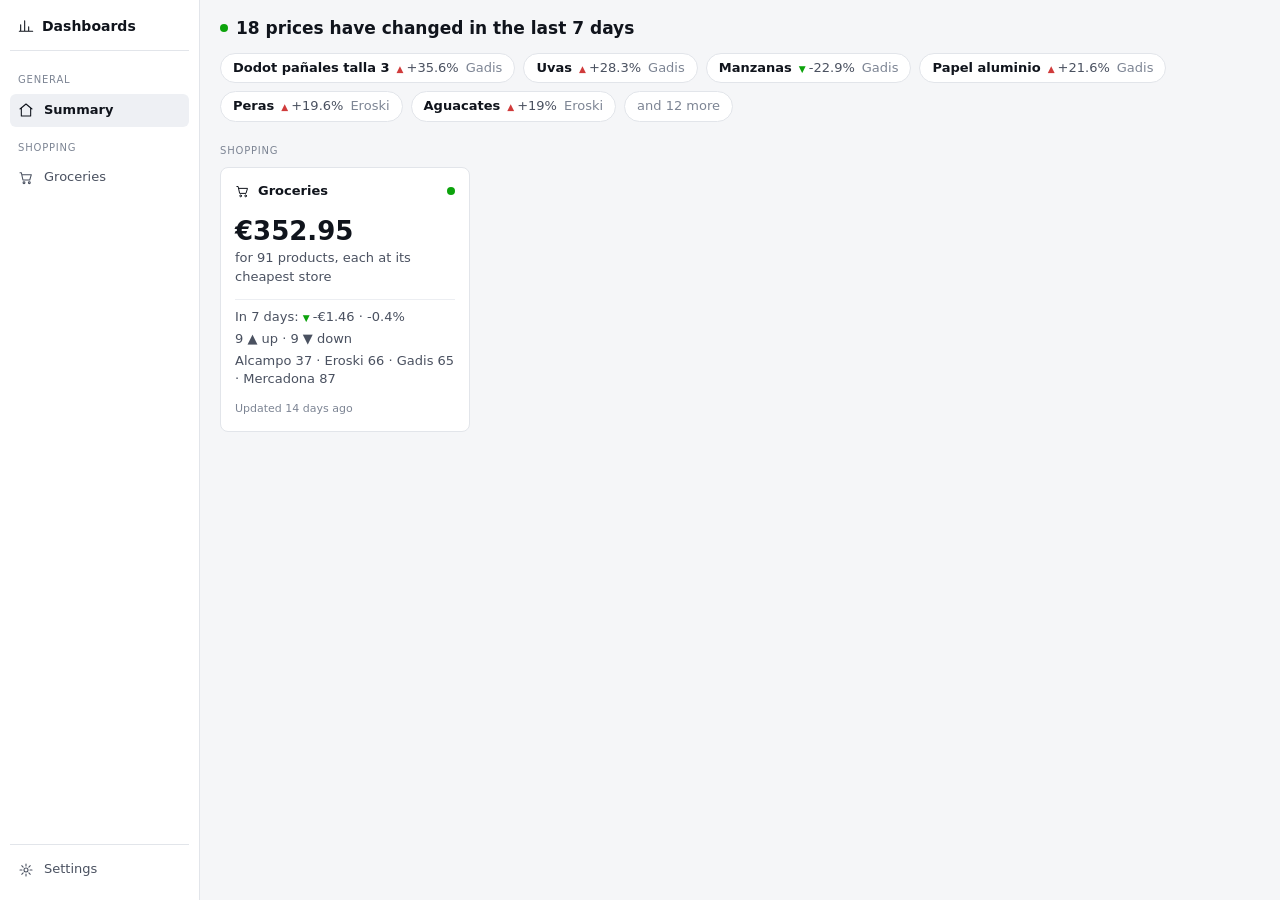
==== commit fb51903f: "Add the favicon of moilolon.com" ====
--- a/index.html
+++ b/index.html
@@ -5,6 +5,7 @@
   <meta name="viewport" content="width=device-width, initial-scale=1">
   <meta name="robots" content="noindex, nofollow">
   <title>Dashboards</title>
+  <link rel="icon" href="favicon.svg" type="image/svg+xml">
   <link rel="stylesheet" href="styles.css">
   <script src="i18n.js"></script>
   <script src="common.js"></script>
--- a/styles.css
+++ b/styles.css
@@ -138,7 +138,7 @@
 .button-group button.current { background: var(--active); color: var(--text); font-weight: 600; }
 
 .field { font: inherit; color: var(--text); background: var(--surface); border: 1px solid var(--border); border-radius: var(--radius); padding: 7px 10px; }
-input.field { min-width: 220px; }
+input.field { min-width: 250px; }
 
 /* Alerts on the summary */
 
